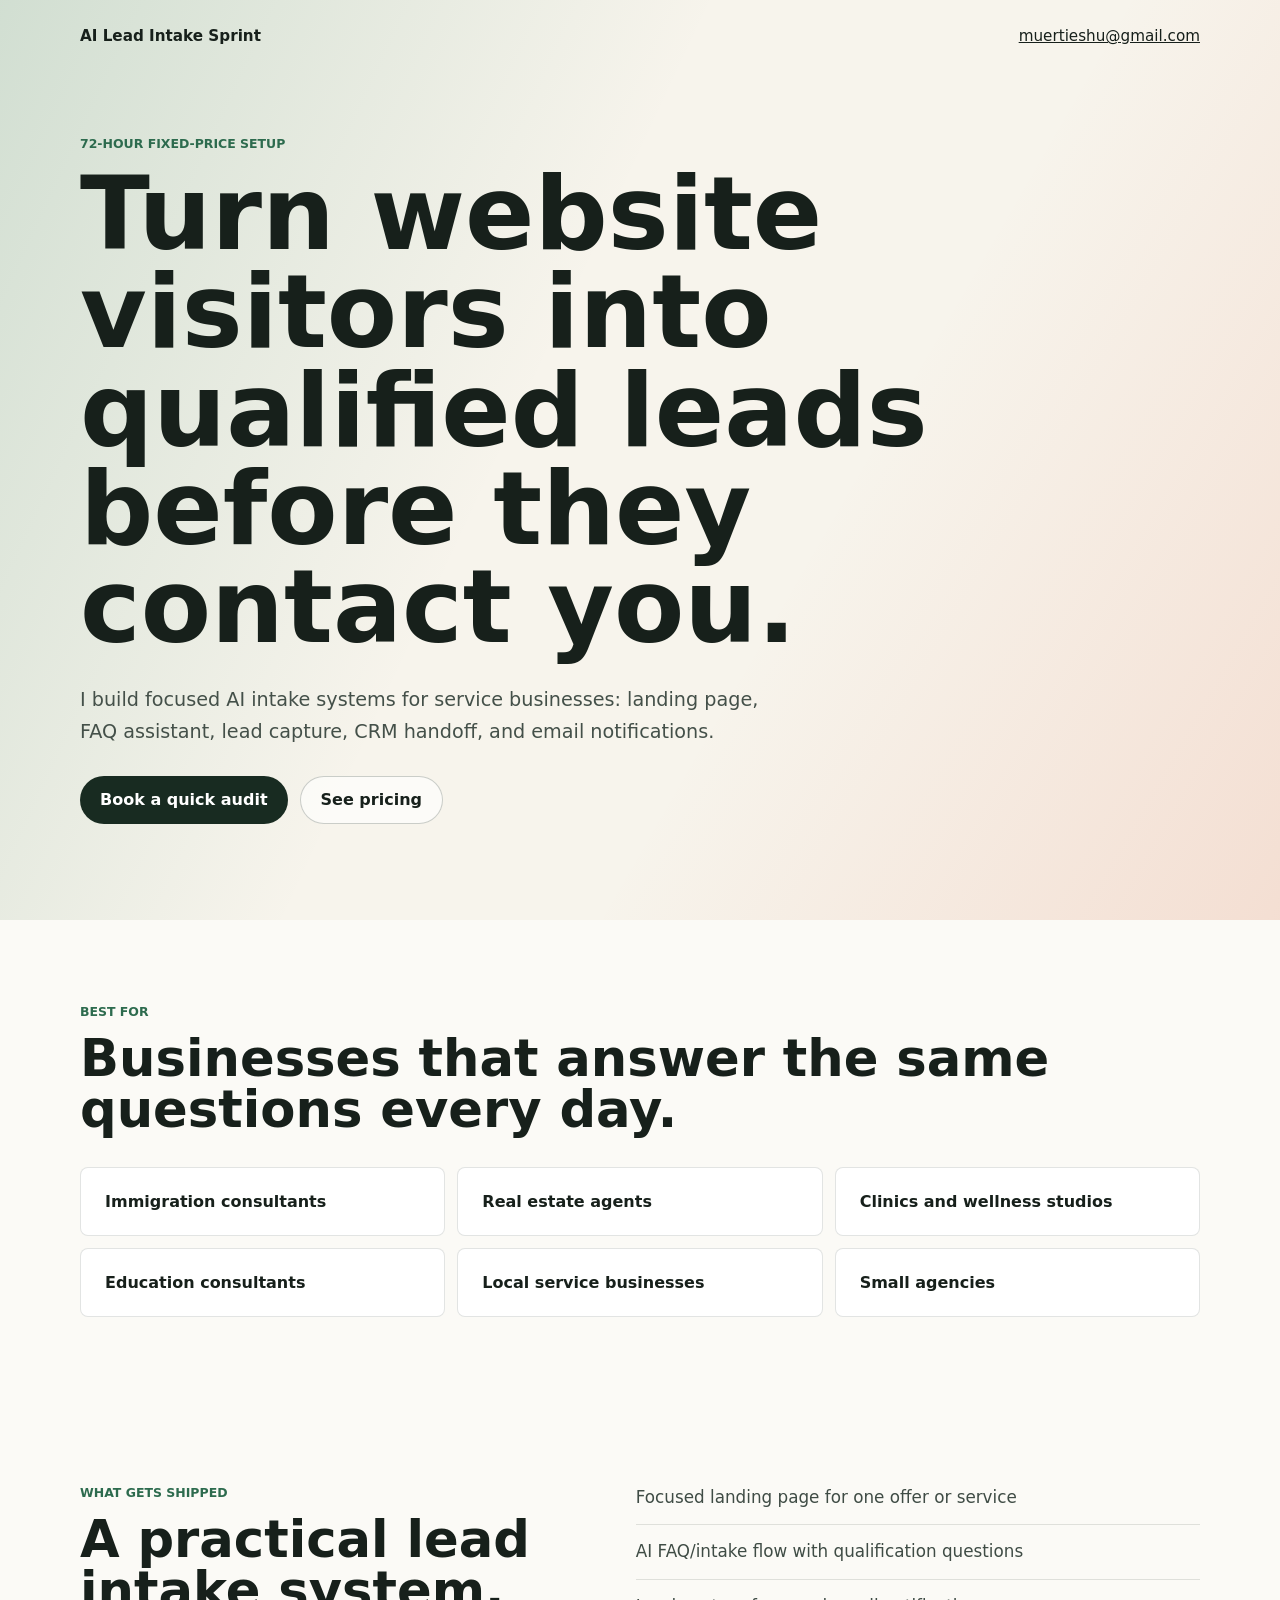
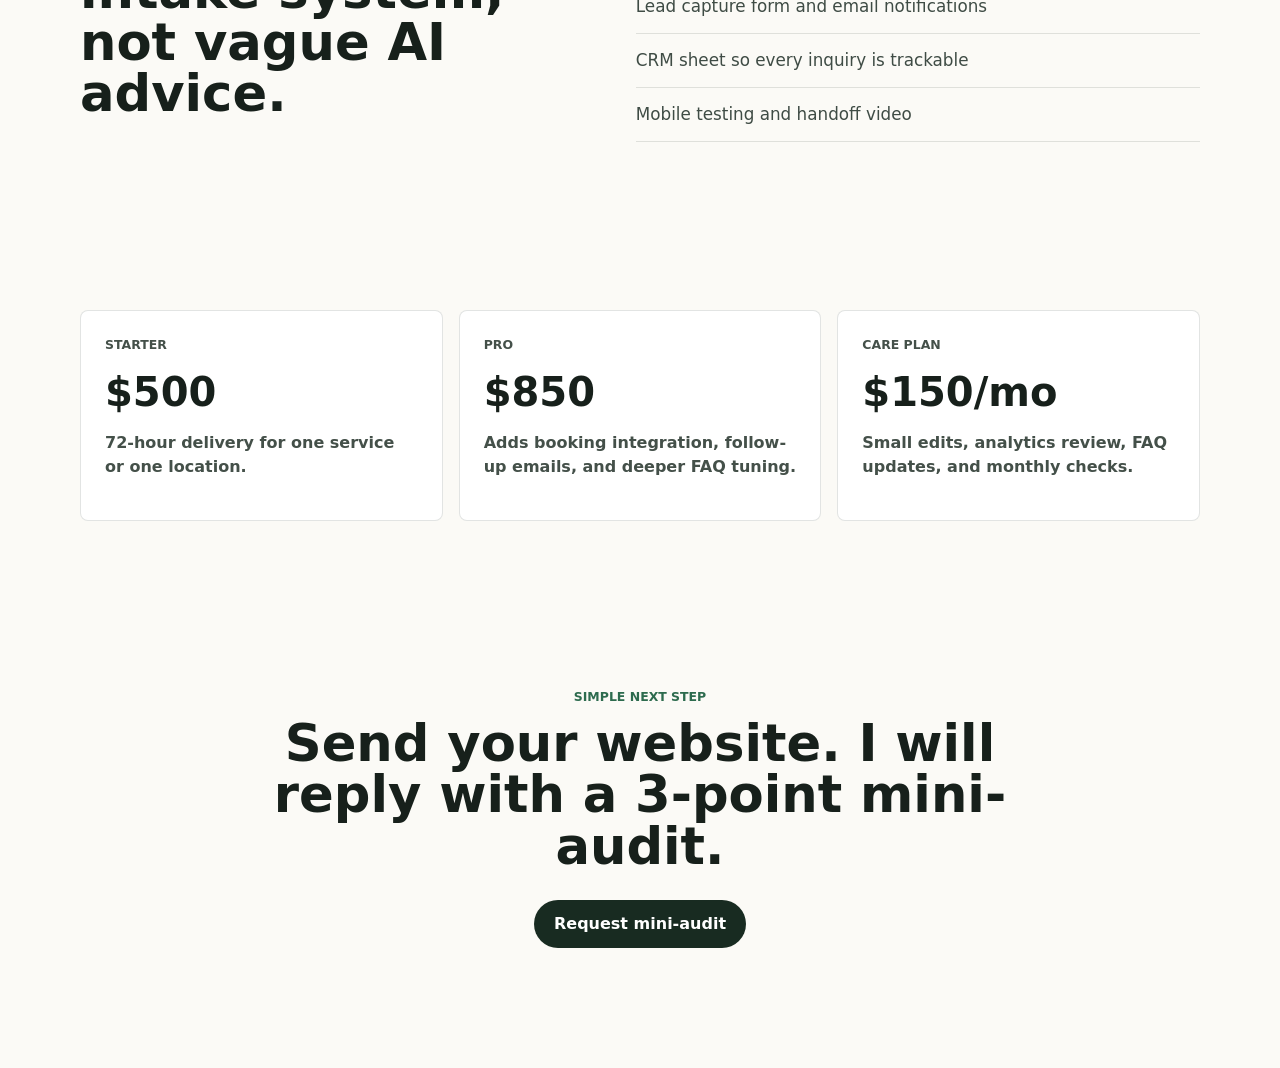
==== index.html @ aaea7a2b "Publish AI lead intake landing page" ====
<!doctype html>
<html lang="en">
  <head>
    <meta charset="UTF-8" />
    <meta name="viewport" content="width=device-width, initial-scale=1.0" />
    <title>AI Lead Intake Sprint</title>
    <link rel="stylesheet" href="./styles.css" />
  </head>
  <body>
    <header>
      <nav>
        <strong>AI Lead Intake Sprint</strong>
        <a href="mailto:muertieshu@gmail.com">muertieshu@gmail.com</a>
      </nav>
      <section class="hero">
        <p class="eyebrow">72-hour fixed-price setup</p>
        <h1>Turn website visitors into qualified leads before they contact you.</h1>
        <p class="lead">
          I build focused AI intake systems for service businesses: landing page, FAQ assistant,
          lead capture, CRM handoff, and email notifications.
        </p>
        <div class="actions">
          <a class="button primary" href="mailto:muertieshu@gmail.com?subject=AI%20Lead%20Intake%20Sprint">Book a quick audit</a>
          <a class="button secondary" href="#pricing">See pricing</a>
        </div>
      </section>
    </header>

    <main>
      <section class="band">
        <div>
          <p class="eyebrow">Best for</p>
          <h2>Businesses that answer the same questions every day.</h2>
        </div>
        <div class="grid">
          <article>Immigration consultants</article>
          <article>Real estate agents</article>
          <article>Clinics and wellness studios</article>
          <article>Education consultants</article>
          <article>Local service businesses</article>
          <article>Small agencies</article>
        </div>
      </section>

      <section class="band split">
        <div>
          <p class="eyebrow">What gets shipped</p>
          <h2>A practical lead intake system, not vague AI advice.</h2>
        </div>
        <ul class="checks">
          <li>Focused landing page for one offer or service</li>
          <li>AI FAQ/intake flow with qualification questions</li>
          <li>Lead capture form and email notifications</li>
          <li>CRM sheet so every inquiry is trackable</li>
          <li>Mobile testing and handoff video</li>
        </ul>
      </section>

      <section id="pricing" class="band pricing">
        <article>
          <p class="eyebrow">Starter</p>
          <h3>$500</h3>
          <p>72-hour delivery for one service or one location.</p>
        </article>
        <article>
          <p class="eyebrow">Pro</p>
          <h3>$850</h3>
          <p>Adds booking integration, follow-up emails, and deeper FAQ tuning.</p>
        </article>
        <article>
          <p class="eyebrow">Care Plan</p>
          <h3>$150/mo</h3>
          <p>Small edits, analytics review, FAQ updates, and monthly checks.</p>
        </article>
      </section>

      <section class="band final">
        <p class="eyebrow">Simple next step</p>
        <h2>Send your website. I will reply with a 3-point mini-audit.</h2>
        <a class="button primary" href="mailto:muertieshu@gmail.com?subject=Mini%20audit%20request">Request mini-audit</a>
      </section>
    </main>
  </body>
</html>
---- styles.css ----
* {
  box-sizing: border-box;
}

body {
  margin: 0;
  font-family: Inter, ui-sans-serif, system-ui, -apple-system, BlinkMacSystemFont, "Segoe UI", sans-serif;
  color: #17201b;
  background: #fbfaf6;
}

a {
  color: inherit;
}

header {
  min-height: 92vh;
  background:
    linear-gradient(115deg, rgba(38, 125, 90, 0.18), transparent 42%),
    linear-gradient(300deg, rgba(225, 92, 55, 0.14), transparent 38%),
    #f7f4ec;
  display: flex;
  flex-direction: column;
}

nav {
  width: min(1120px, calc(100% - 40px));
  margin: 0 auto;
  min-height: 72px;
  display: flex;
  align-items: center;
  justify-content: space-between;
  gap: 20px;
  font-size: 0.95rem;
}

.hero {
  width: min(1120px, calc(100% - 40px));
  margin: auto;
  padding: 64px 0 96px;
}

.eyebrow {
  margin: 0 0 14px;
  color: #2d6b4e;
  font-size: 0.78rem;
  font-weight: 800;
  letter-spacing: 0;
  text-transform: uppercase;
}

h1,
h2,
h3,
p {
  overflow-wrap: anywhere;
}

h1 {
  max-width: 980px;
  margin: 0;
  font-size: clamp(3rem, 8vw, 6.8rem);
  line-height: 0.96;
  letter-spacing: 0;
}

h2 {
  margin: 0;
  font-size: clamp(2rem, 4vw, 4rem);
  line-height: 1;
  letter-spacing: 0;
}

h3 {
  margin: 6px 0 12px;
  font-size: 2.5rem;
  letter-spacing: 0;
}

.lead {
  max-width: 680px;
  margin: 28px 0;
  color: #445049;
  font-size: 1.2rem;
  line-height: 1.65;
}

.actions {
  display: flex;
  flex-wrap: wrap;
  gap: 12px;
}

.button {
  min-height: 48px;
  display: inline-flex;
  align-items: center;
  justify-content: center;
  border-radius: 999px;
  padding: 0 20px;
  text-decoration: none;
  font-weight: 800;
}

.primary {
  color: #fff;
  background: #182b21;
}

.secondary {
  border: 1px solid rgba(24, 43, 33, 0.22);
  background: rgba(255, 255, 255, 0.62);
}

.band {
  width: min(1120px, calc(100% - 40px));
  margin: 0 auto;
  padding: 84px 0;
}

.grid {
  display: grid;
  grid-template-columns: repeat(3, minmax(0, 1fr));
  gap: 12px;
  margin-top: 32px;
}

.grid article,
.pricing article {
  border: 1px solid rgba(23, 32, 27, 0.12);
  border-radius: 8px;
  padding: 24px;
  background: #fff;
  font-weight: 750;
}

.split {
  display: grid;
  grid-template-columns: minmax(0, 0.9fr) minmax(280px, 1fr);
  gap: 48px;
}

.checks {
  margin: 0;
  padding: 0;
  list-style: none;
  display: grid;
  gap: 14px;
}

.checks li {
  border-bottom: 1px solid rgba(23, 32, 27, 0.12);
  padding: 0 0 14px;
  color: #3f4c45;
  font-size: 1.05rem;
  line-height: 1.5;
}

.pricing {
  display: grid;
  grid-template-columns: repeat(3, minmax(0, 1fr));
  gap: 16px;
}

.pricing p {
  color: #445049;
  line-height: 1.55;
}

.final {
  text-align: center;
  padding-bottom: 120px;
}

.final h2 {
  margin: 0 auto 28px;
  max-width: 840px;
}

@media (max-width: 800px) {
  nav {
    align-items: flex-start;
    flex-direction: column;
    justify-content: center;
    padding: 18px 0;
  }

  .grid,
  .split,
  .pricing {
    grid-template-columns: 1fr;
  }

  .hero,
  .band {
    width: min(100% - 28px, 1120px);
  }
}
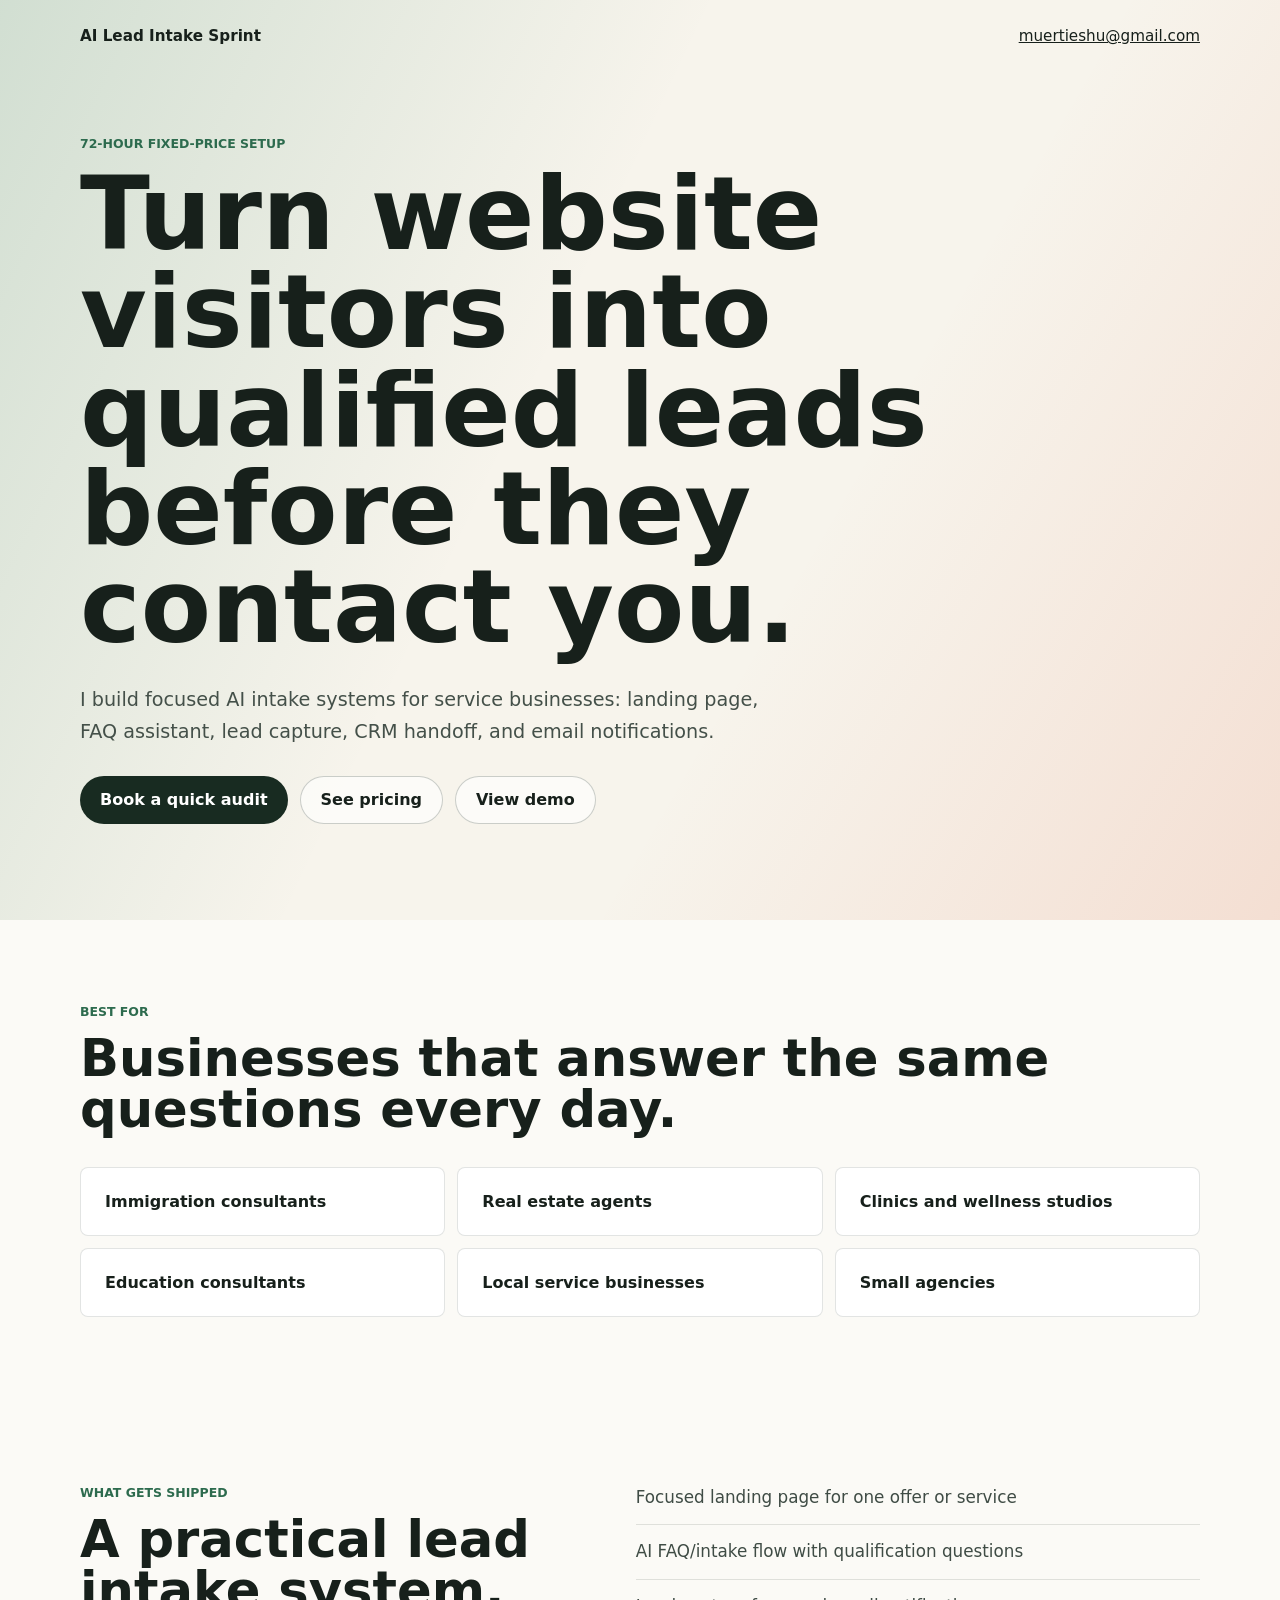
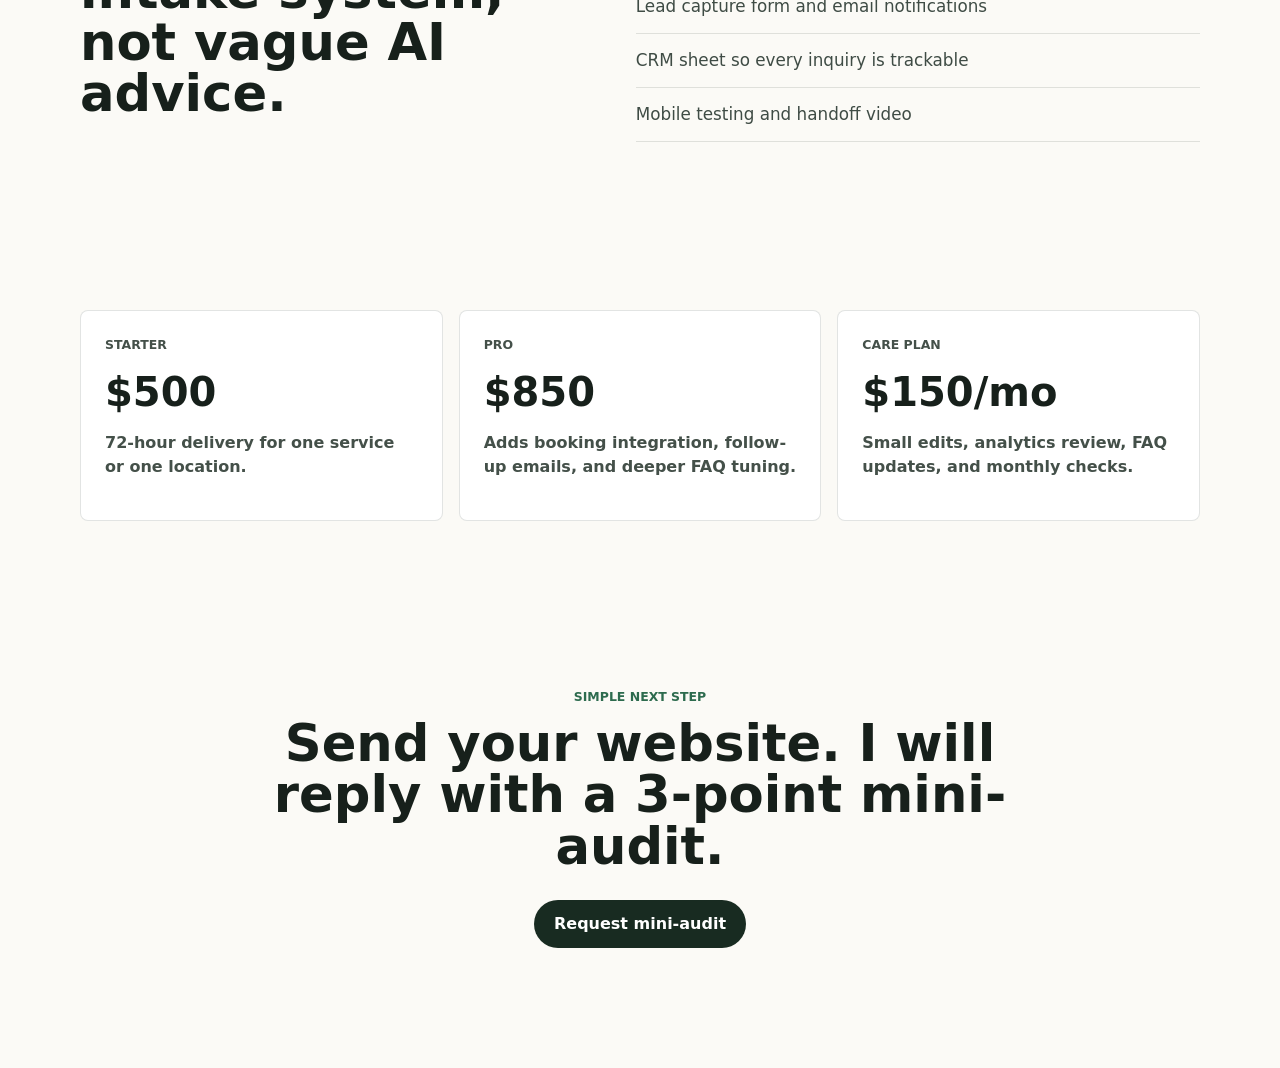
==== commit a73e50eb: "Add demo intake flow" ====
--- a/index.html
+++ b/index.html
@@ -22,6 +22,7 @@
         <div class="actions">
           <a class="button primary" href="mailto:muertieshu@gmail.com?subject=AI%20Lead%20Intake%20Sprint">Book a quick audit</a>
           <a class="button secondary" href="#pricing">See pricing</a>
+          <a class="button secondary" href="./demo/">View demo</a>
         </div>
       </section>
     </header>
